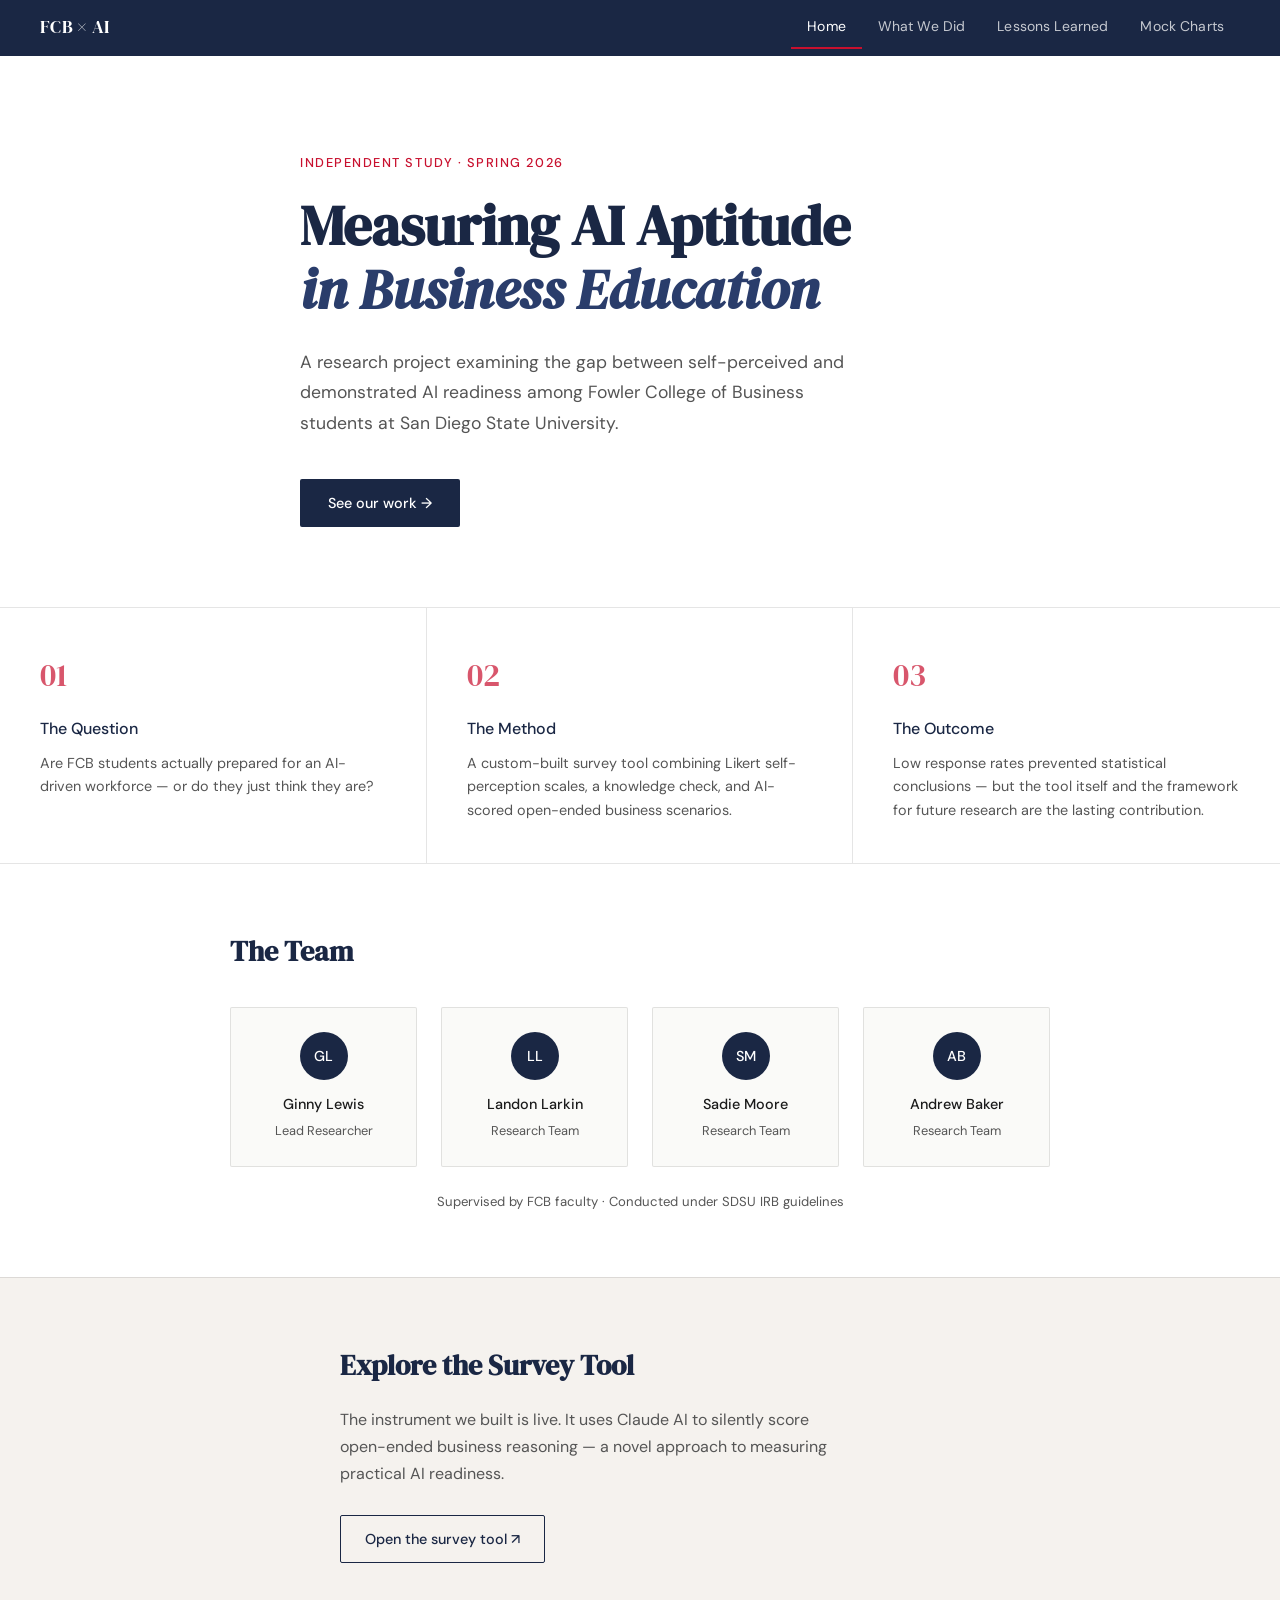
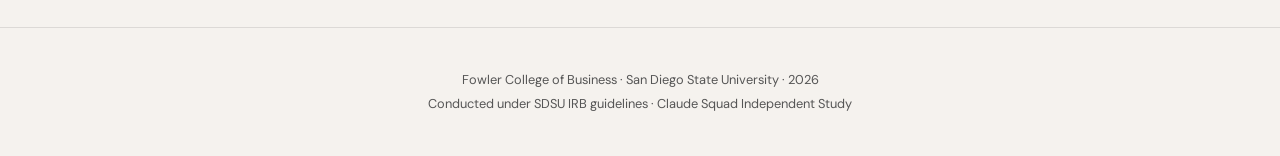
==== docs/index.html @ 7ece0b6f "Add files via upload" ====
<!DOCTYPE html>
<html lang="en">
<head>
<meta charset="UTF-8">
<meta name="viewport" content="width=device-width, initial-scale=1.0">
<title>AI Aptitude in the Fowler College of Business</title>
<link rel="preconnect" href="https://fonts.googleapis.com">
<link href="https://fonts.googleapis.com/css2?family=DM+Serif+Display:ital@0;1&family=DM+Sans:wght@300;400;500&display=swap" rel="stylesheet">
<link rel="stylesheet" href="style.css">
</head>
<body>

<nav class="nav">
  <span class="nav-wordmark">FCB × AI</span>
  <ul class="nav-links">
    <li><a href="index.html" class="active">Home</a></li>
    <li><a href="what-we-did.html">What We Did</a></li>
    <li><a href="lessons.html">Lessons Learned</a></li>
    <li><a href="charts.html">Mock Charts</a></li>
  </ul>
  <button class="nav-hamburger" aria-label="Menu" onclick="toggleMenu()">&#9776;</button>
</nav>

<main>
  <section class="hero">
    <div class="hero-label">Independent Study · Spring 2026</div>
    <h1 class="hero-title">Measuring AI Aptitude<br><em>in Business Education</em></h1>
    <p class="hero-sub">A research project examining the gap between self-perceived and demonstrated AI readiness among Fowler College of Business students at San Diego State University.</p>
    <a href="what-we-did.html" class="btn-primary">See our work →</a>
  </section>

  <section class="cards-grid">
    <div class="card">
      <div class="card-num">01</div>
      <h3>The Question</h3>
      <p>Are FCB students actually prepared for an AI-driven workforce — or do they just think they are?</p>
    </div>
    <div class="card">
      <div class="card-num">02</div>
      <h3>The Method</h3>
      <p>A custom-built survey tool combining Likert self-perception scales, a knowledge check, and AI-scored open-ended business scenarios.</p>
    </div>
    <div class="card">
      <div class="card-num">03</div>
      <h3>The Outcome</h3>
      <p>Low response rates prevented statistical conclusions — but the tool itself and the framework for future research are the lasting contribution.</p>
    </div>
  </section>

  <section class="team-section">
    <h2>The Team</h2>
    <div class="team-grid">
      <div class="team-card">
        <div class="team-initial">GL</div>
        <p class="team-name">Ginny Lewis</p>
        <p class="team-role">Lead Researcher</p>
      </div>
      <div class="team-card">
        <div class="team-initial">LL</div>
        <p class="team-name">Landon Larkin</p>
        <p class="team-role">Research Team</p>
      </div>
      <div class="team-card">
        <div class="team-initial">SM</div>
        <p class="team-name">Sadie Moore</p>
        <p class="team-role">Research Team</p>
      </div>
      <div class="team-card">
        <div class="team-initial">AB</div>
        <p class="team-name">Andrew Baker</p>
        <p class="team-role">Research Team</p>
      </div>
    </div>
    <p class="team-advisor">Supervised by FCB faculty · Conducted under SDSU IRB guidelines</p>
  </section>

  <section class="survey-cta">
    <div class="survey-cta-inner">
      <h2>Explore the Survey Tool</h2>
      <p>The instrument we built is live. It uses Claude AI to silently score open-ended business reasoning — a novel approach to measuring practical AI readiness.</p>
      <a href="https://fcbaiaptitudesurvey.streamlit.app" target="_blank" class="btn-outline">Open the survey tool ↗</a>
    </div>
  </section>
</main>

<footer class="footer">
  <p>Fowler College of Business · San Diego State University · 2026</p>
  <p>Conducted under SDSU IRB guidelines · Claude Squad Independent Study</p>
</footer>

<script src="nav.js"></script>
</body>
</html>
---- docs/style.css ----
*, *::before, *::after { box-sizing: border-box; margin: 0; padding: 0; }

:root {
  --navy: #1a2744;
  --navy-light: #2a3d6b;
  --accent: #c8102e;
  --accent-light: #e8334a;
  --warm: #f5f2ee;
  --text: #1a1a1a;
  --text-muted: #555;
  --border: rgba(0,0,0,0.1);
  --white: #ffffff;
  --card-bg: #fafaf8;
}

html { scroll-behavior: smooth; }

body {
  font-family: 'DM Sans', sans-serif;
  font-weight: 400;
  color: var(--text);
  background: var(--white);
  line-height: 1.7;
}

/* ── NAV ── */
.nav {
  position: sticky;
  top: 0;
  z-index: 100;
  background: var(--navy);
  display: flex;
  align-items: center;
  gap: 2rem;
  padding: 0 2.5rem;
  height: 56px;
}

.nav-wordmark {
  font-family: 'DM Serif Display', serif;
  font-size: 1.1rem;
  color: #fff;
  letter-spacing: 0.02em;
  white-space: nowrap;
  margin-right: auto;
}

.nav-links {
  display: flex;
  list-style: none;
  gap: 0;
}

.nav-links a {
  display: block;
  padding: 0.5rem 1rem;
  color: rgba(255,255,255,0.75);
  text-decoration: none;
  font-size: 0.875rem;
  font-weight: 400;
  letter-spacing: 0.01em;
  transition: color 0.15s;
}

.nav-links a:hover,
.nav-links a.active {
  color: #fff;
}

.nav-links a.active {
  border-bottom: 2px solid var(--accent);
}

.nav-hamburger {
  display: none;
  background: none;
  border: none;
  color: #fff;
  font-size: 1.25rem;
  cursor: pointer;
  padding: 0.5rem;
}

@media (max-width: 640px) {
  .nav { padding: 0 1.25rem; flex-wrap: wrap; height: auto; min-height: 56px; }
  .nav-hamburger { display: block; }
  .nav-links { display: none; width: 100%; flex-direction: column; padding: 0.5rem 0 1rem; gap: 0; }
  .nav-links.open { display: flex; }
  .nav-links a { padding: 0.6rem 0; border-bottom: none; }
  .nav-links a.active { border-bottom: none; color: var(--accent-light); }
}

/* ── HERO ── */
.hero {
  padding: 6rem 2.5rem 5rem;
  max-width: 760px;
  margin: 0 auto;
}

.hero-label {
  font-size: 0.8rem;
  font-weight: 500;
  letter-spacing: 0.12em;
  text-transform: uppercase;
  color: var(--accent);
  margin-bottom: 1.25rem;
}

.hero-title {
  font-family: 'DM Serif Display', serif;
  font-size: clamp(2.2rem, 5vw, 3.5rem);
  line-height: 1.15;
  color: var(--navy);
  margin-bottom: 1.5rem;
}

.hero-title em {
  font-style: italic;
  color: var(--navy-light);
}

.hero-sub {
  font-size: 1.1rem;
  color: var(--text-muted);
  max-width: 580px;
  margin-bottom: 2.5rem;
  line-height: 1.75;
}

/* ── BUTTONS ── */
.btn-primary {
  display: inline-block;
  background: var(--navy);
  color: #fff;
  text-decoration: none;
  padding: 0.75rem 1.75rem;
  font-size: 0.9rem;
  font-weight: 500;
  border-radius: 2px;
  transition: background 0.15s;
}

.btn-primary:hover { background: var(--navy-light); }

.btn-outline {
  display: inline-block;
  border: 1.5px solid var(--navy);
  color: var(--navy);
  text-decoration: none;
  padding: 0.65rem 1.5rem;
  font-size: 0.9rem;
  font-weight: 500;
  border-radius: 2px;
  transition: all 0.15s;
}

.btn-outline:hover {
  background: var(--navy);
  color: #fff;
}

/* ── HOME CARDS ── */
.cards-grid {
  display: grid;
  grid-template-columns: repeat(auto-fit, minmax(240px, 1fr));
  gap: 0;
  border-top: 1px solid var(--border);
  border-bottom: 1px solid var(--border);
}

.card {
  padding: 2.5rem;
  border-right: 1px solid var(--border);
}

.card:last-child { border-right: none; }

.card-num {
  font-family: 'DM Serif Display', serif;
  font-size: 2rem;
  color: var(--accent);
  margin-bottom: 0.75rem;
  opacity: 0.7;
}

.card h3 {
  font-size: 1rem;
  font-weight: 500;
  color: var(--navy);
  margin-bottom: 0.6rem;
}

.card p {
  font-size: 0.9rem;
  color: var(--text-muted);
  line-height: 1.65;
}

/* ── TEAM ── */
.team-section {
  padding: 4rem 2.5rem;
  max-width: 900px;
  margin: 0 auto;
}

.team-section h2 {
  font-family: 'DM Serif Display', serif;
  font-size: 1.75rem;
  color: var(--navy);
  margin-bottom: 2rem;
}

.team-grid {
  display: grid;
  grid-template-columns: repeat(auto-fit, minmax(150px, 1fr));
  gap: 1.5rem;
  margin-bottom: 1.5rem;
}

.team-card {
  text-align: center;
  padding: 1.5rem 1rem;
  background: var(--card-bg);
  border: 1px solid var(--border);
  border-radius: 2px;
}

.team-initial {
  width: 48px;
  height: 48px;
  border-radius: 50%;
  background: var(--navy);
  color: #fff;
  display: flex;
  align-items: center;
  justify-content: center;
  font-size: 0.9rem;
  font-weight: 500;
  margin: 0 auto 0.75rem;
}

.team-name {
  font-weight: 500;
  font-size: 0.9rem;
  margin-bottom: 0.2rem;
}

.team-role {
  font-size: 0.8rem;
  color: var(--text-muted);
}

.team-advisor {
  font-size: 0.82rem;
  color: var(--text-muted);
  text-align: center;
}

/* ── SURVEY CTA ── */
.survey-cta {
  background: var(--warm);
  border-top: 1px solid var(--border);
}

.survey-cta-inner {
  max-width: 680px;
  margin: 0 auto;
  padding: 4rem 2.5rem;
}

.survey-cta h2 {
  font-family: 'DM Serif Display', serif;
  font-size: 1.75rem;
  color: var(--navy);
  margin-bottom: 1rem;
}

.survey-cta p {
  color: var(--text-muted);
  margin-bottom: 1.75rem;
  max-width: 500px;
}

/* ── PAGE LAYOUT ── */
.page-main {
  max-width: 820px;
  margin: 0 auto;
  padding: 0 2.5rem 5rem;
}

.page-header {
  padding: 4rem 0 3rem;
  border-bottom: 1px solid var(--border);
  margin-bottom: 3.5rem;
}

.page-label {
  font-size: 0.78rem;
  font-weight: 500;
  letter-spacing: 0.12em;
  text-transform: uppercase;
  color: var(--accent);
  margin-bottom: 0.75rem;
}

.page-header h1 {
  font-family: 'DM Serif Display', serif;
  font-size: clamp(2rem, 4vw, 2.75rem);
  color: var(--navy);
  line-height: 1.15;
  margin-bottom: 1rem;
}

.page-intro {
  font-size: 1rem;
  color: var(--text-muted);
  max-width: 600px;
  line-height: 1.75;
}

/* ── TIMELINE ── */
.timeline { display: flex; flex-direction: column; gap: 0; }

.timeline-item {
  display: grid;
  grid-template-columns: 56px 1fr;
  gap: 2rem;
  padding: 2.5rem 0;
  border-bottom: 1px solid var(--border);
}

.timeline-marker {
  font-family: 'DM Serif Display', serif;
  font-size: 1.5rem;
  color: var(--accent);
  opacity: 0.6;
  padding-top: 0.2rem;
}

.timeline-content h2 {
  font-family: 'DM Serif Display', serif;
  font-size: 1.35rem;
  color: var(--navy);
  margin-bottom: 1rem;
}

.timeline-content p {
  color: var(--text-muted);
  font-size: 0.95rem;
  margin-bottom: 1rem;
  line-height: 1.75;
}

.timeline-content p:last-child { margin-bottom: 0; }

.tech-callout {
  background: var(--warm);
  border-left: 3px solid var(--navy);
  padding: 1.25rem 1.5rem;
  margin: 1.25rem 0;
  border-radius: 0 2px 2px 0;
}

.tech-callout-header {
  font-size: 0.78rem;
  font-weight: 500;
  letter-spacing: 0.08em;
  text-transform: uppercase;
  color: var(--navy);
  margin-bottom: 0.6rem;
}

.tech-callout p {
  font-size: 0.9rem;
  color: var(--text-muted);
  margin: 0;
}

.content-list {
  list-style: none;
  margin: 1rem 0;
  display: flex;
  flex-direction: column;
  gap: 0.5rem;
}

.content-list li {
  font-size: 0.92rem;
  color: var(--text-muted);
  padding-left: 1.25rem;
  position: relative;
}

.content-list li::before {
  content: '—';
  position: absolute;
  left: 0;
  color: var(--accent);
  font-size: 0.8rem;
}

.content-list strong { color: var(--text); font-weight: 500; }

.arch-grid {
  display: grid;
  grid-template-columns: repeat(auto-fit, minmax(170px, 1fr));
  gap: 1px;
  background: var(--border);
  border: 1px solid var(--border);
  border-radius: 2px;
  overflow: hidden;
  margin: 1rem 0;
}

.arch-card {
  background: var(--card-bg);
  padding: 1rem 1.25rem;
}

.arch-label {
  font-size: 0.75rem;
  font-weight: 500;
  letter-spacing: 0.06em;
  text-transform: uppercase;
  color: var(--text-muted);
  margin-bottom: 0.25rem;
}

.arch-value {
  font-size: 0.9rem;
  color: var(--navy);
  font-weight: 500;
}

.survey-link-box {
  margin-top: 1.5rem;
  padding: 1.25rem 1.5rem;
  background: var(--warm);
  border-radius: 2px;
  display: flex;
  align-items: center;
  gap: 1.5rem;
  flex-wrap: wrap;
}

.survey-link-box p {
  margin: 0;
  font-size: 0.9rem;
  color: var(--text-muted);
}

/* ── LESSONS ── */
.lessons-section { margin-bottom: 3.5rem; }

.section-heading {
  font-family: 'DM Serif Display', serif;
  font-size: 1.5rem;
  color: var(--navy);
  margin-bottom: 2rem;
  padding-bottom: 0.75rem;
  border-bottom: 1px solid var(--border);
}

.limitation-block {
  padding: 2rem 0;
  border-bottom: 1px solid var(--border);
}

.limitation-tag {
  display: inline-block;
  font-size: 0.72rem;
  font-weight: 500;
  letter-spacing: 0.1em;
  text-transform: uppercase;
  color: var(--accent);
  background: rgba(200,16,46,0.06);
  padding: 0.2rem 0.6rem;
  border-radius: 2px;
  margin-bottom: 0.75rem;
}

.limitation-block h3 {
  font-size: 1.05rem;
  font-weight: 500;
  color: var(--navy);
  margin-bottom: 0.75rem;
}

.limitation-block p {
  font-size: 0.93rem;
  color: var(--text-muted);
  line-height: 1.75;
}

.rec-grid {
  display: grid;
  grid-template-columns: repeat(auto-fit, minmax(240px, 1fr));
  gap: 1.5rem;
}

.rec-card {
  background: var(--card-bg);
  border: 1px solid var(--border);
  border-radius: 2px;
  padding: 1.5rem;
}

.rec-num {
  font-family: 'DM Serif Display', serif;
  font-size: 1.5rem;
  color: var(--accent);
  opacity: 0.5;
  margin-bottom: 0.5rem;
}

.rec-card h3 {
  font-size: 0.95rem;
  font-weight: 500;
  color: var(--navy);
  margin-bottom: 0.5rem;
}

.rec-card p {
  font-size: 0.875rem;
  color: var(--text-muted);
  line-height: 1.65;
}

.contribution-block {
  background: var(--navy);
  padding: 3rem;
  border-radius: 2px;
  margin-top: 1rem;
}

.contribution-block h2 {
  font-family: 'DM Serif Display', serif;
  font-size: 1.5rem;
  color: #fff;
  margin-bottom: 1rem;
}

.contribution-block p {
  color: rgba(255,255,255,0.75);
  font-size: 0.95rem;
  line-height: 1.75;
  margin-bottom: 0.75rem;
}

/* ── CHARTS PAGE ── */
.chart-section {
  padding: 3rem 0;
  border-bottom: 1px solid var(--border);
}

.chart-meta { margin-bottom: 1.5rem; }

.chart-fig {
  font-size: 0.75rem;
  font-weight: 500;
  letter-spacing: 0.1em;
  text-transform: uppercase;
  color: var(--accent);
  display: block;
  margin-bottom: 0.4rem;
}

.chart-section h2 {
  font-family: 'DM Serif Display', serif;
  font-size: 1.35rem;
  color: var(--navy);
  margin-bottom: 0.6rem;
}

.chart-meta p {
  font-size: 0.88rem;
  color: var(--text-muted);
  line-height: 1.7;
  max-width: 640px;
}

.chart-subhead {
  font-size: 0.88rem;
  font-weight: 500;
  color: var(--text);
  margin: 1.5rem 0 0.4rem;
}

.legend {
  display: flex;
  flex-wrap: wrap;
  gap: 16px;
  margin-bottom: 1rem;
  font-size: 0.82rem;
  color: var(--text-muted);
}

.legend-item {
  display: flex;
  align-items: center;
  gap: 6px;
}

.legend-swatch {
  width: 11px;
  height: 11px;
  border-radius: 2px;
  display: inline-block;
}

.chart-wrap {
  position: relative;
  width: 100%;
}

.stat-cards {
  display: grid;
  grid-template-columns: repeat(auto-fit, minmax(130px, 1fr));
  gap: 12px;
  margin: 1.25rem 0;
}

.stat-card {
  background: var(--card-bg);
  border: 1px solid var(--border);
  border-radius: 2px;
  padding: 1rem;
  text-align: center;
}

.stat-label {
  font-size: 0.75rem;
  color: var(--text-muted);
  margin-bottom: 4px;
}

.stat-value {
  font-size: 1.6rem;
  font-weight: 500;
  color: var(--navy);
  font-family: 'DM Serif Display', serif;
}

.stat-value.sig { color: #0f7a5a; }

.stat-note {
  font-size: 0.72rem;
  color: var(--text-muted);
  margin-top: 3px;
}

.sig-note { color: #0f7a5a; }

.cluster-cards {
  display: grid;
  grid-template-columns: repeat(auto-fit, minmax(200px, 1fr));
  gap: 1.25rem;
  margin-top: 1.5rem;
}

.cluster-card {
  padding: 1.25rem;
  background: var(--card-bg);
  border: 1px solid var(--border);
  border-radius: 2px;
}

.cluster-card h3 {
  font-size: 0.95rem;
  font-weight: 500;
  margin-bottom: 0.5rem;
}

.cluster-card p {
  font-size: 0.83rem;
  color: var(--text-muted);
  line-height: 1.65;
}

/* ── FOOTER ── */
.footer {
  background: var(--warm);
  border-top: 1px solid var(--border);
  text-align: center;
  padding: 2.5rem;
  font-size: 0.8rem;
  color: var(--text-muted);
  line-height: 1.9;
}

@media (max-width: 600px) {
  .hero { padding: 3.5rem 1.5rem 3rem; }
  .page-main { padding: 0 1.5rem 4rem; }
  .cards-grid { grid-template-columns: 1fr; }
  .card { border-right: none; border-bottom: 1px solid var(--border); }
  .card:last-child { border-bottom: none; }
  .timeline-item { grid-template-columns: 40px 1fr; gap: 1rem; }
  .contribution-block { padding: 2rem 1.5rem; }
  .team-grid { grid-template-columns: repeat(2, 1fr); }
}
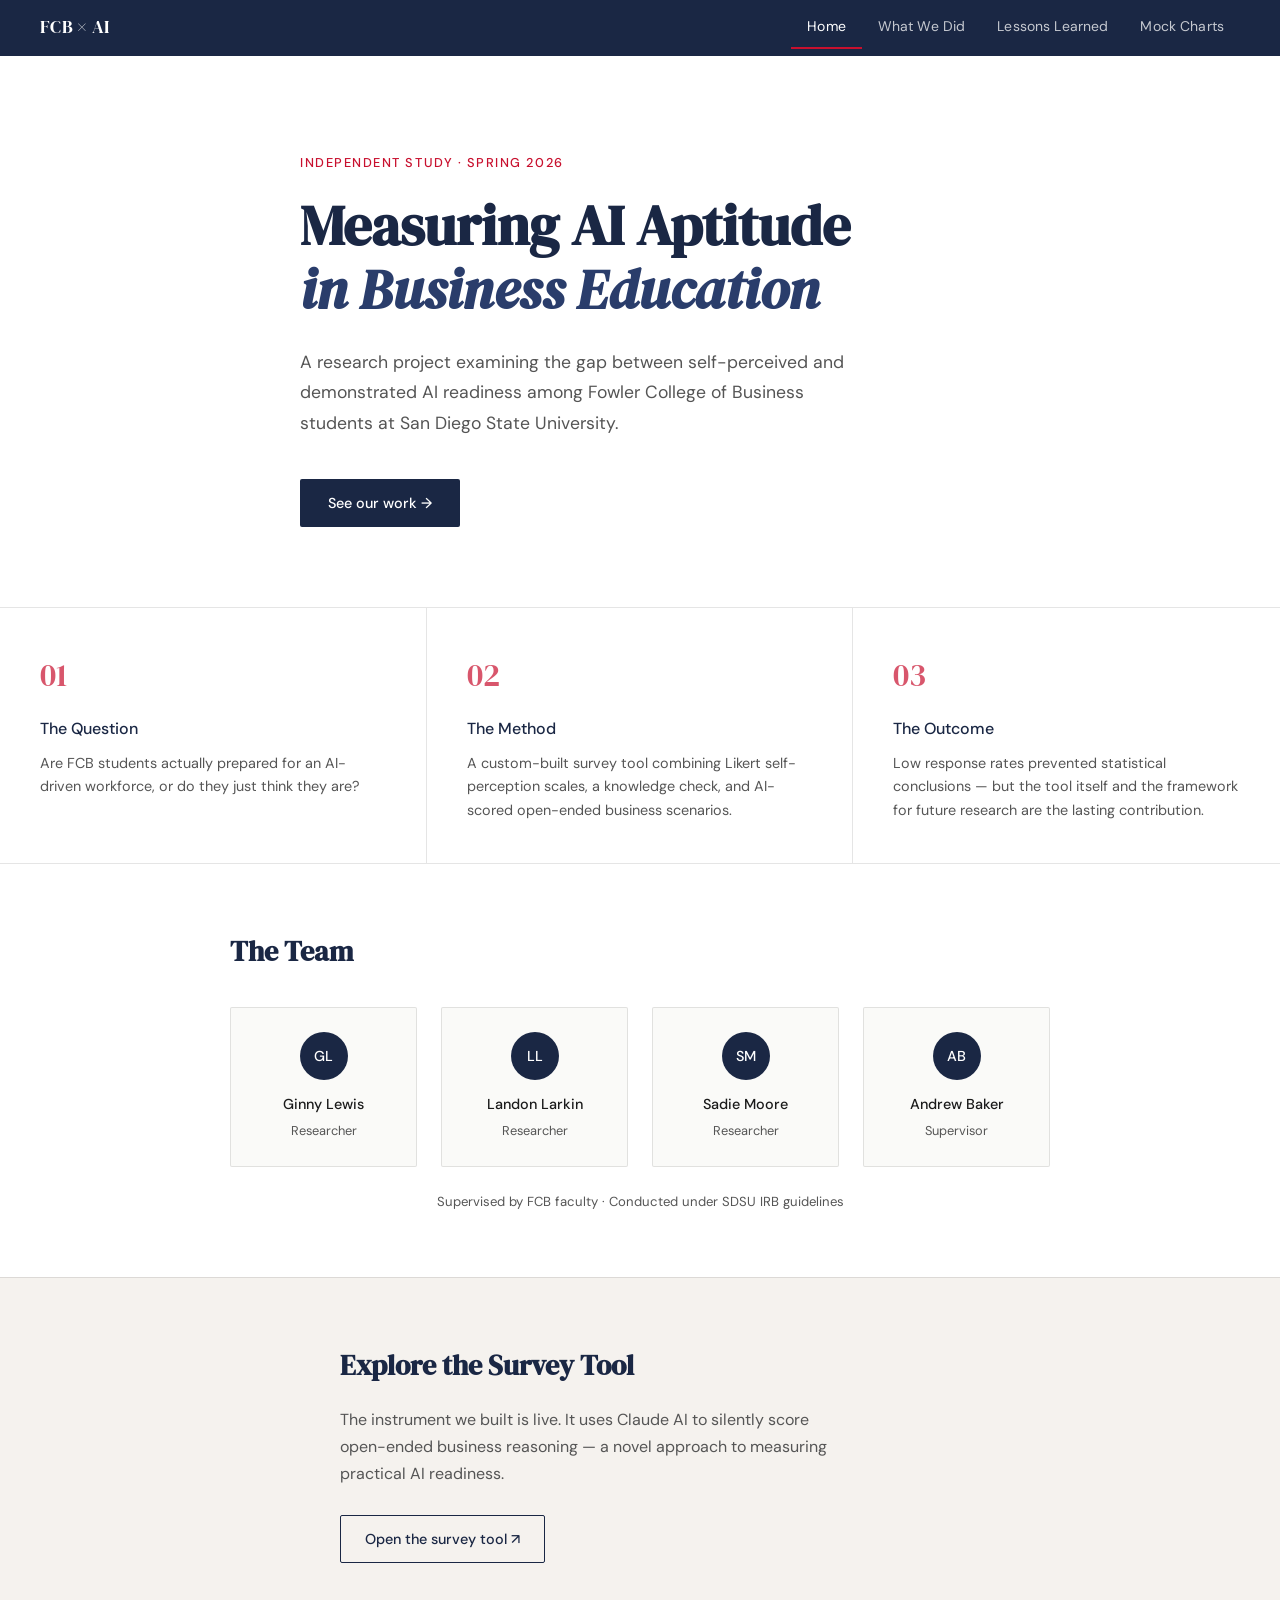
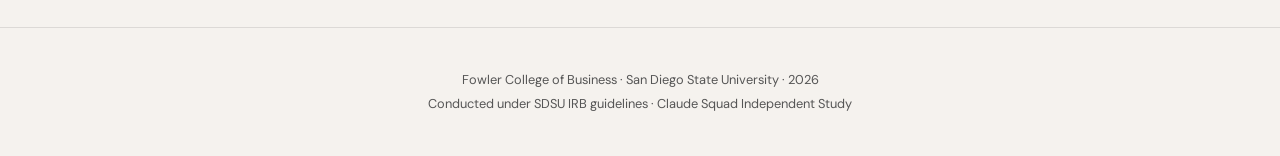
==== commit 5e36f6d8: "Update index.html" ====
--- a/docs/index.html
+++ b/docs/index.html
@@ -33,7 +33,7 @@
     <div class="card">
       <div class="card-num">01</div>
       <h3>The Question</h3>
-      <p>Are FCB students actually prepared for an AI-driven workforce — or do they just think they are?</p>
+      <p>Are FCB students actually prepared for an AI-driven workforce, or do they just think they are?</p>
     </div>
     <div class="card">
       <div class="card-num">02</div>
@@ -53,22 +53,22 @@
       <div class="team-card">
         <div class="team-initial">GL</div>
         <p class="team-name">Ginny Lewis</p>
-        <p class="team-role">Lead Researcher</p>
+        <p class="team-role"> Researcher</p>
       </div>
       <div class="team-card">
         <div class="team-initial">LL</div>
         <p class="team-name">Landon Larkin</p>
-        <p class="team-role">Research Team</p>
+        <p class="team-role">Researcher </p>
       </div>
       <div class="team-card">
         <div class="team-initial">SM</div>
         <p class="team-name">Sadie Moore</p>
-        <p class="team-role">Research Team</p>
+        <p class="team-role">Researcher </p>
       </div>
       <div class="team-card">
         <div class="team-initial">AB</div>
         <p class="team-name">Andrew Baker</p>
-        <p class="team-role">Research Team</p>
+        <p class="team-role"> Supervisor </p>
       </div>
     </div>
     <p class="team-advisor">Supervised by FCB faculty · Conducted under SDSU IRB guidelines</p>
@@ -78,7 +78,7 @@
     <div class="survey-cta-inner">
       <h2>Explore the Survey Tool</h2>
       <p>The instrument we built is live. It uses Claude AI to silently score open-ended business reasoning — a novel approach to measuring practical AI readiness.</p>
-      <a href="https://fcbaiaptitudesurvey.streamlit.app" target="_blank" class="btn-outline">Open the survey tool ↗</a>
+      <a href="https://fcb-ai-survey.streamlit.app" target="_blank" class="btn-outline">Open the survey tool ↗</a>
     </div>
   </section>
 </main>
